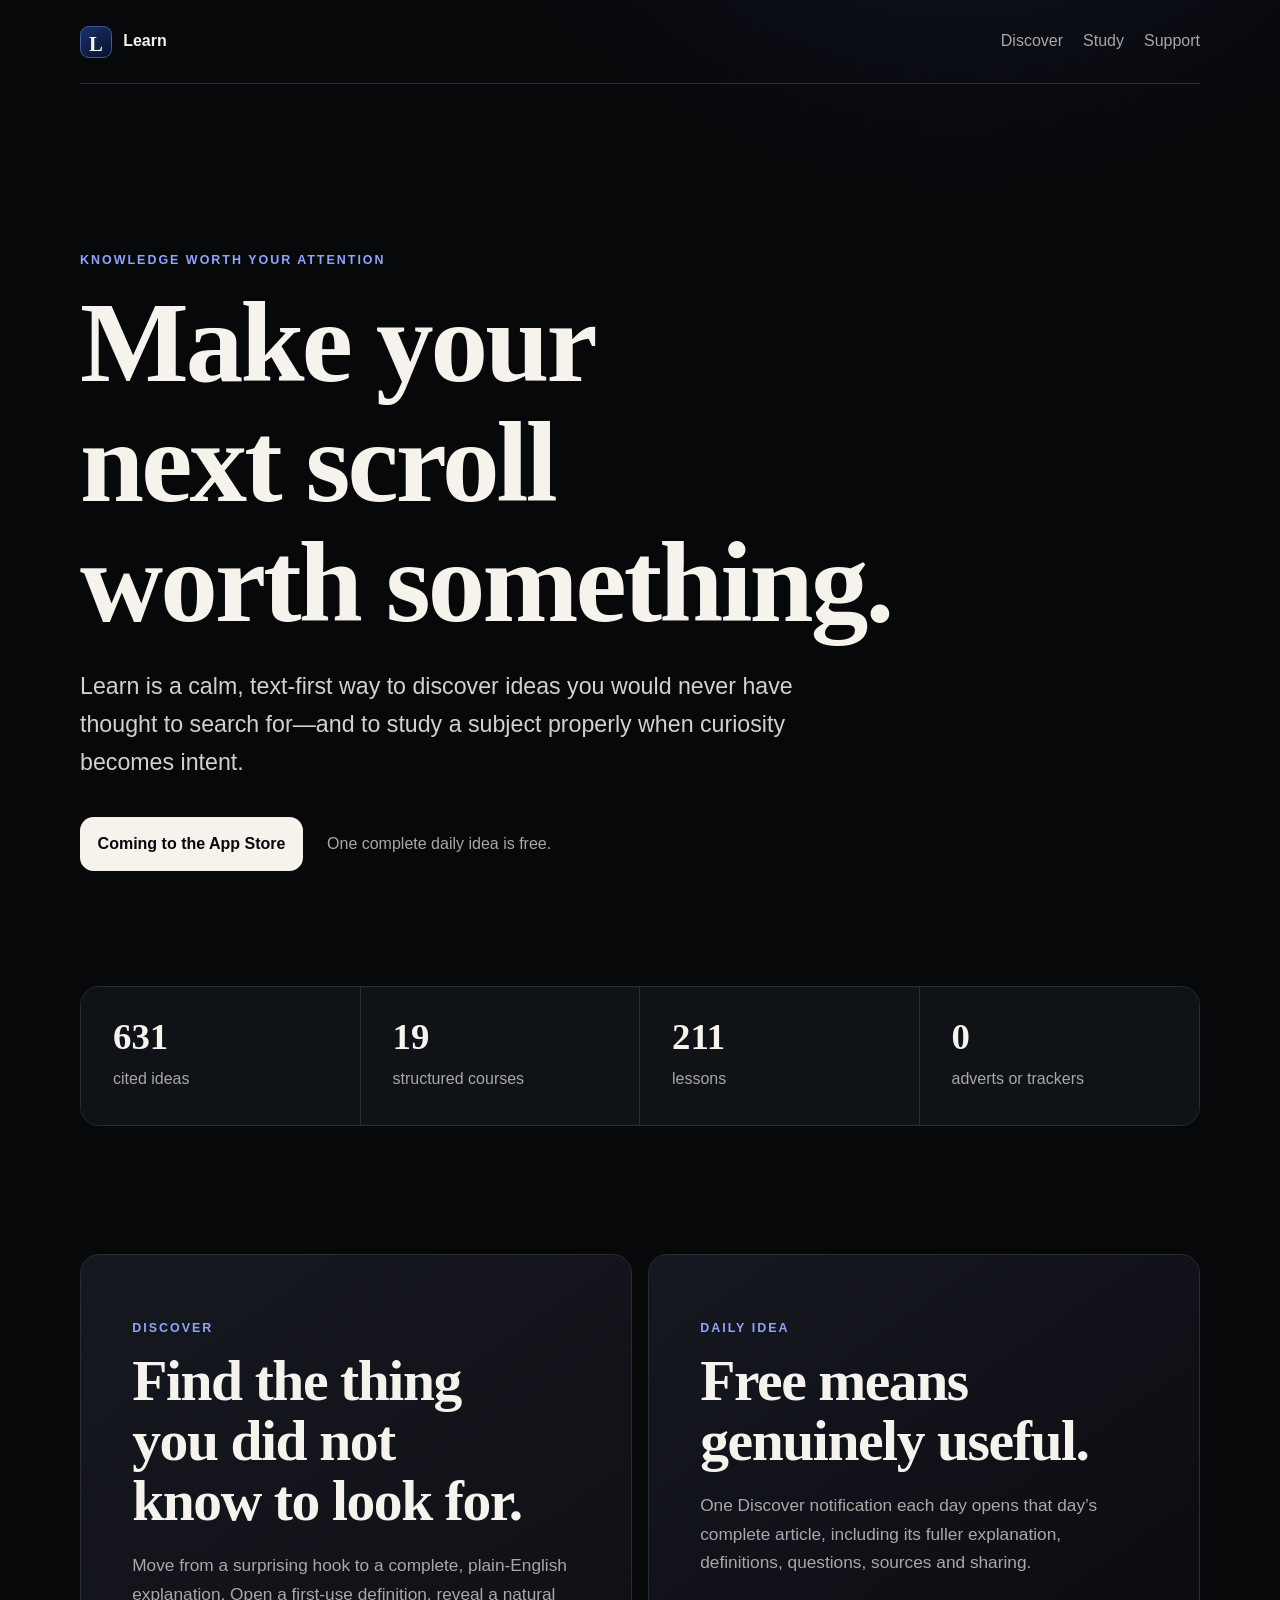
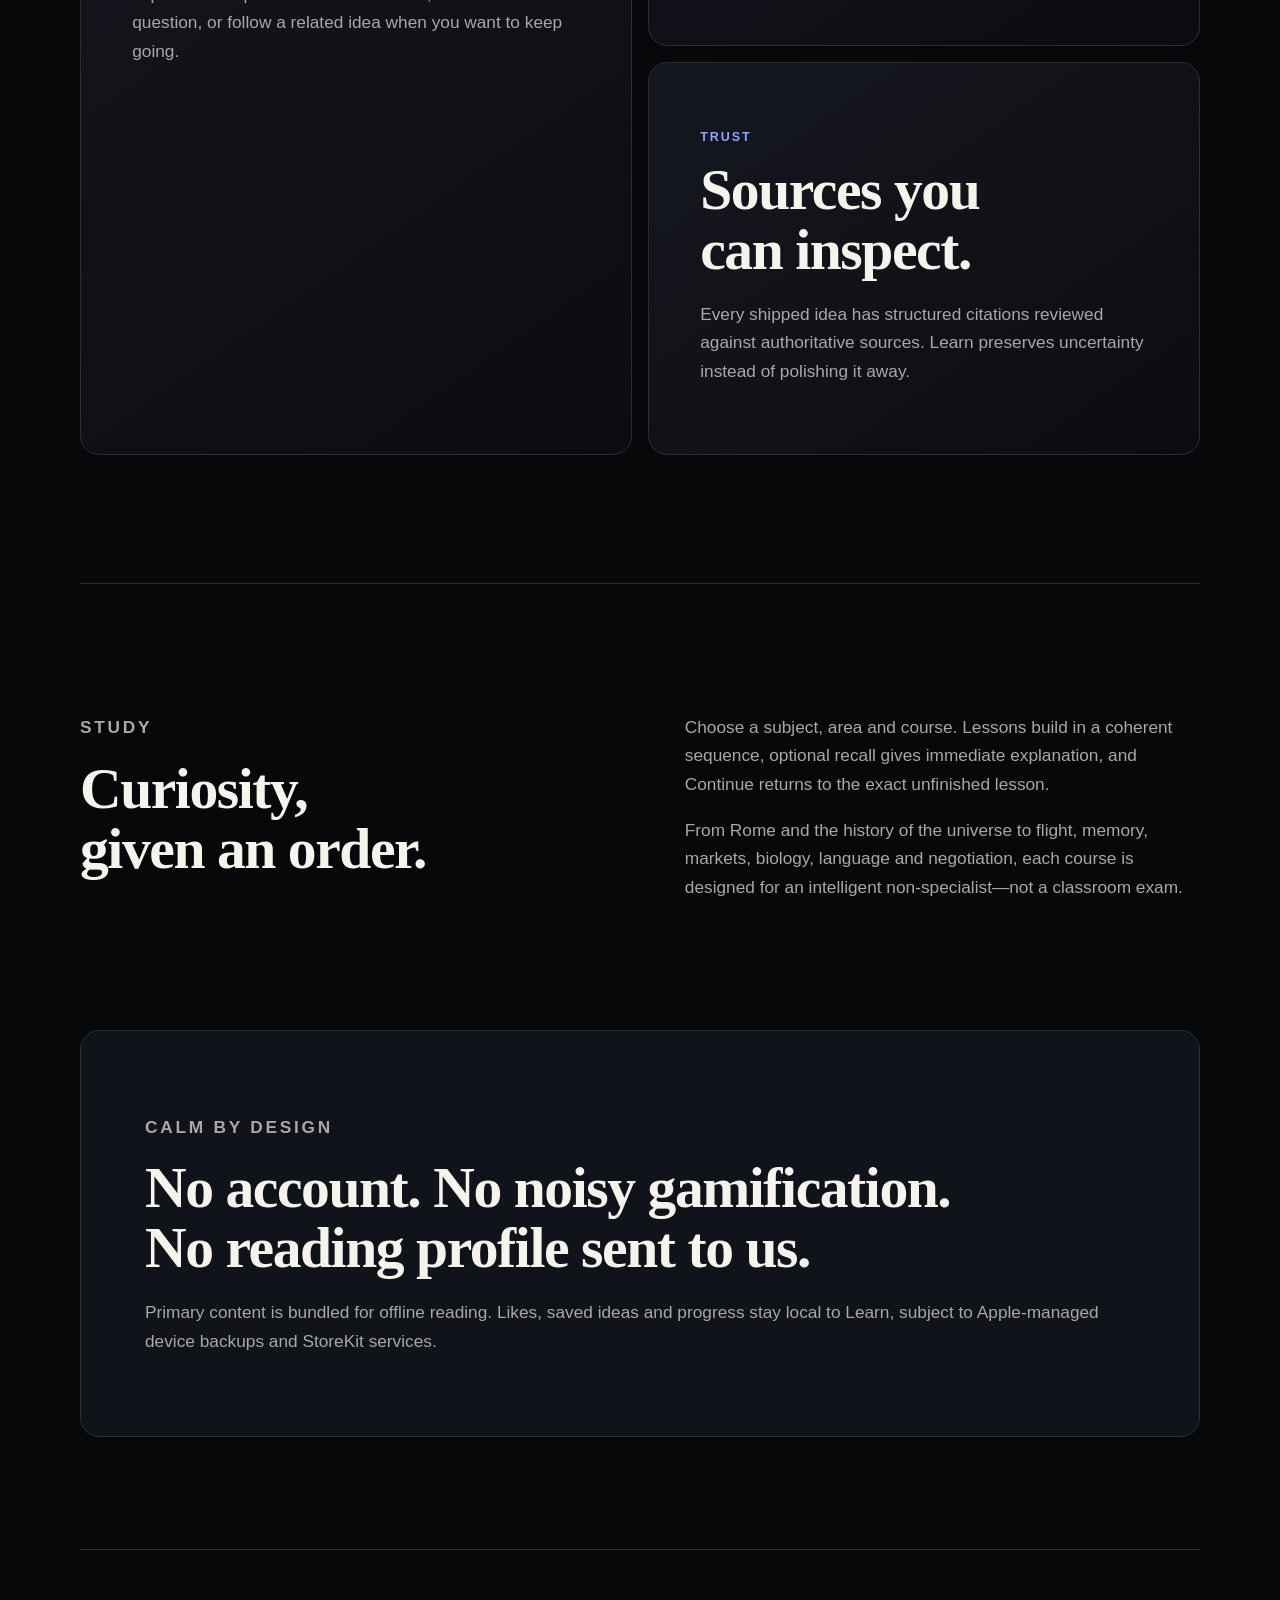
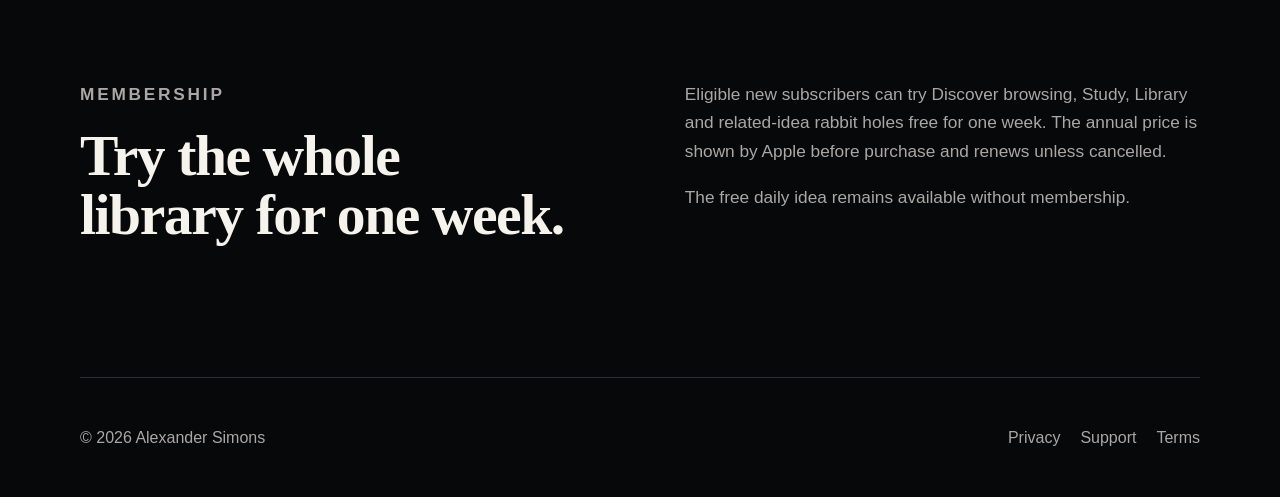
==== index.html @ fe6ba011 "Publish Learn support and privacy site" ====
<!doctype html>
<html lang="en-GB">
<head>
  <meta charset="utf-8">
  <meta name="viewport" content="width=device-width, initial-scale=1">
  <meta name="description" content="Learn turns one daily idea into a path through human knowledge, with clear Discover articles and structured Study courses.">
  <title>Learn — Discover & Study</title>
  <link rel="stylesheet" href="styles.css">
</head>
<body>
  <a class="skip-link" href="#main">Skip to content</a>
  <header class="site-header">
    <a class="brand" href="index.html" aria-label="Learn home">
      <span class="brand-mark" aria-hidden="true">L</span>
      <span>Learn</span>
    </a>
    <nav aria-label="Main navigation">
      <a href="#discover">Discover</a>
      <a href="#study">Study</a>
      <a href="support.html">Support</a>
    </nav>
  </header>

  <main id="main">
    <section class="hero">
      <p class="eyebrow">Knowledge worth your attention</p>
      <h1>Make your next scroll<br>worth something.</h1>
      <p class="lead">Learn is a calm, text-first way to discover ideas you would never have thought to search for—and to study a subject properly when curiosity becomes intent.</p>
      <div class="hero-actions">
        <span class="store-badge" aria-label="Coming to the App Store">Coming to the App Store</span>
        <span class="microcopy">One complete daily idea is free.</span>
      </div>
    </section>

    <section class="numbers" aria-label="Launch catalogue">
      <div><strong>631</strong><span>cited ideas</span></div>
      <div><strong>19</strong><span>structured courses</span></div>
      <div><strong>211</strong><span>lessons</span></div>
      <div><strong>0</strong><span>adverts or trackers</span></div>
    </section>

    <section id="discover" class="feature-grid">
      <article class="feature feature-large">
        <p class="eyebrow">Discover</p>
        <h2>Find the thing you did not know to look for.</h2>
        <p>Move from a surprising hook to a complete, plain-English explanation. Open a first-use definition, reveal a natural question, or follow a related idea when you want to keep going.</p>
      </article>
      <article class="feature">
        <p class="eyebrow">Daily idea</p>
        <h2>Free means genuinely useful.</h2>
        <p>One Discover notification each day opens that day’s complete article, including its fuller explanation, definitions, questions, sources and sharing.</p>
      </article>
      <article class="feature">
        <p class="eyebrow">Trust</p>
        <h2>Sources you can inspect.</h2>
        <p>Every shipped idea has structured citations reviewed against authoritative sources. Learn preserves uncertainty instead of polishing it away.</p>
      </article>
    </section>

    <section id="study" class="study-block">
      <div>
        <p class="eyebrow">Study</p>
        <h2>Curiosity, given an order.</h2>
      </div>
      <div>
        <p>Choose a subject, area and course. Lessons build in a coherent sequence, optional recall gives immediate explanation, and Continue returns to the exact unfinished lesson.</p>
        <p>From Rome and the history of the universe to flight, memory, markets, biology, language and negotiation, each course is designed for an intelligent non-specialist—not a classroom exam.</p>
      </div>
    </section>

    <section class="principles">
      <p class="eyebrow">Calm by design</p>
      <h2>No account. No noisy gamification. No reading profile sent to us.</h2>
      <p>Primary content is bundled for offline reading. Likes, saved ideas and progress stay local to Learn, subject to Apple-managed device backups and StoreKit services.</p>
    </section>

    <section class="membership">
      <div>
        <p class="eyebrow">Membership</p>
        <h2>Try the whole library for one week.</h2>
      </div>
      <div>
        <p>Eligible new subscribers can try Discover browsing, Study, Library and related-idea rabbit holes free for one week. The annual price is shown by Apple before purchase and renews unless cancelled.</p>
        <p>The free daily idea remains available without membership.</p>
      </div>
    </section>
  </main>

  <footer>
    <span>© 2026 Alexander Simons</span>
    <nav aria-label="Legal and support">
      <a href="privacy.html">Privacy</a>
      <a href="support.html">Support</a>
      <a href="https://www.apple.com/legal/internet-services/itunes/dev/stdeula/">Terms</a>
    </nav>
  </footer>
</body>
</html>
---- styles.css ----
:root {
  color-scheme: dark;
  --ink: #f6f2ec;
  --muted: #aaa7a5;
  --ground: #07080a;
  --panel: #12141a;
  --line: #2a2d35;
  --accent: #8fa4ff;
  --serif: ui-serif, "New York", Georgia, serif;
  --sans: ui-sans-serif, -apple-system, BlinkMacSystemFont, "SF Pro Text", sans-serif;
}

* { box-sizing: border-box; }
html { scroll-behavior: smooth; }
body {
  margin: 0;
  color: var(--ink);
  background:
    radial-gradient(circle at 75% -10%, rgba(83, 103, 204, .22), transparent 35rem),
    var(--ground);
  font-family: var(--sans);
  line-height: 1.65;
}
a { color: inherit; text-underline-offset: .2em; }
.skip-link { position: absolute; left: -10000px; top: 1rem; }
.skip-link:focus { left: 1rem; z-index: 10; padding: .7rem 1rem; background: var(--ink); color: var(--ground); }
.site-header, footer {
  width: min(1120px, calc(100% - 40px));
  margin: 0 auto;
  display: flex;
  align-items: center;
  justify-content: space-between;
  gap: 1rem;
}
.site-header { min-height: 84px; border-bottom: 1px solid var(--line); }
.brand { display: inline-flex; align-items: center; gap: .7rem; font-weight: 700; text-decoration: none; }
.brand-mark { width: 2rem; height: 2rem; display: grid; place-items: center; border-radius: .55rem; background: linear-gradient(145deg, #19306b, #08112b); border: 1px solid #405a9d; font-family: var(--serif); font-size: 1.3rem; }
nav { display: flex; flex-wrap: wrap; gap: 1.25rem; }
nav a { color: var(--muted); text-decoration: none; }
nav a:hover, nav a:focus-visible, nav a[aria-current="page"] { color: var(--ink); }
main { width: min(1120px, calc(100% - 40px)); margin: 0 auto; }
.hero { padding: clamp(5rem, 12vw, 10rem) 0 clamp(4rem, 9vw, 8rem); max-width: 920px; }
.eyebrow { color: var(--accent); font-size: .78rem; font-weight: 750; letter-spacing: .16em; text-transform: uppercase; }
h1, h2 { font-family: var(--serif); font-weight: 600; line-height: 1.04; letter-spacing: -.025em; text-wrap: balance; }
h1 { margin: .7rem 0 1.5rem; font-size: clamp(3.25rem, 9vw, 7.8rem); }
h2 { margin: .6rem 0 1.25rem; font-size: clamp(2rem, 4.5vw, 4rem); }
.lead { color: #d3d0cd; font-size: clamp(1.15rem, 2vw, 1.45rem); max-width: 760px; }
.hero-actions { margin-top: 2.25rem; display: flex; align-items: center; flex-wrap: wrap; gap: 1rem 1.5rem; }
.store-badge { display: inline-flex; border-radius: .85rem; padding: .85rem 1.1rem; background: var(--ink); color: var(--ground); font-weight: 750; }
.microcopy { color: var(--muted); }
.numbers { display: grid; grid-template-columns: repeat(4, 1fr); border: 1px solid var(--line); border-radius: 1.2rem; overflow: hidden; }
.numbers div { padding: 2rem; background: rgba(18,20,26,.8); border-right: 1px solid var(--line); }
.numbers div:last-child { border: 0; }
.numbers strong, .numbers span { display: block; }
.numbers strong { font-family: var(--serif); font-size: 2.3rem; line-height: 1; }
.numbers span { margin-top: .65rem; color: var(--muted); }
.feature-grid { padding: 8rem 0; display: grid; grid-template-columns: 1fr 1fr; gap: 1rem; }
.feature { padding: clamp(1.7rem, 4vw, 3.2rem); border: 1px solid var(--line); border-radius: 1.2rem; background: linear-gradient(145deg, rgba(23,25,33,.94), rgba(12,13,17,.94)); }
.feature-large { grid-row: span 2; }
.feature p:last-child, .study-block p, .principles p, .membership p { color: var(--muted); font-size: 1.08rem; }
.study-block, .membership { padding: 7rem 0; border-top: 1px solid var(--line); display: grid; grid-template-columns: 1fr 1fr; gap: clamp(2rem, 7vw, 7rem); }
.principles { margin-bottom: 7rem; padding: clamp(2rem, 5vw, 4.5rem); border-radius: 1.2rem; background: #11131a; border: 1px solid var(--line); }
.prose { width: min(760px, calc(100% - 40px)); padding: 6rem 0 8rem; }
.prose h1 { font-size: clamp(3.2rem, 8vw, 6rem); }
.prose h2 { margin-top: 3.2rem; font-family: var(--sans); font-size: 1.45rem; letter-spacing: -.01em; line-height: 1.25; }
.prose p:not(.lead) { color: #c3c0bd; }
footer { min-height: 120px; padding: 2rem 0; border-top: 1px solid var(--line); color: var(--muted); }

@media (max-width: 720px) {
  .site-header { align-items: flex-start; padding: 1.2rem 0; }
  .site-header nav { justify-content: flex-end; gap: .75rem 1rem; }
  .numbers { grid-template-columns: 1fr 1fr; }
  .numbers div { border-bottom: 1px solid var(--line); }
  .numbers div:nth-child(2) { border-right: 0; }
  .numbers div:nth-child(3), .numbers div:nth-child(4) { border-bottom: 0; }
  .feature-grid, .study-block, .membership { grid-template-columns: 1fr; }
  .feature-large { grid-row: auto; }
  footer { align-items: flex-start; flex-direction: column; }
}

@media (prefers-reduced-motion: reduce) {
  html { scroll-behavior: auto; }
}
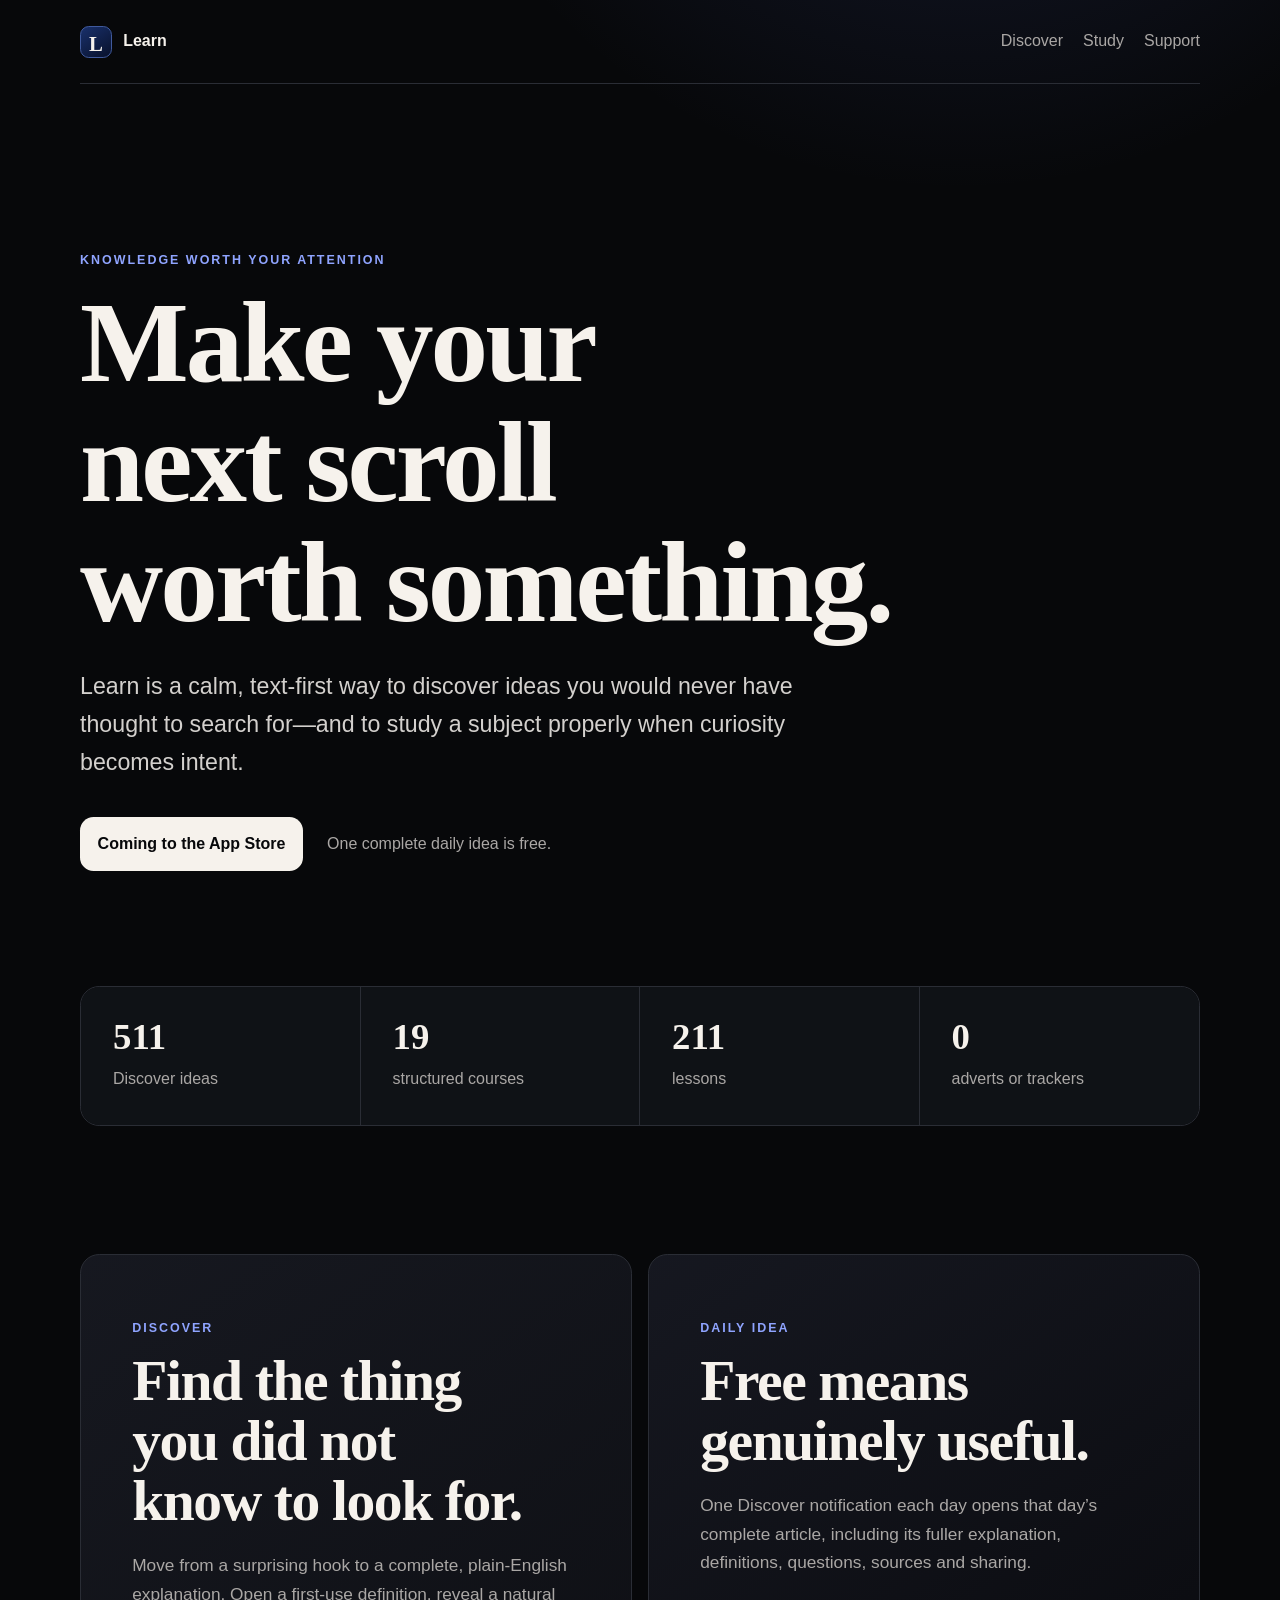
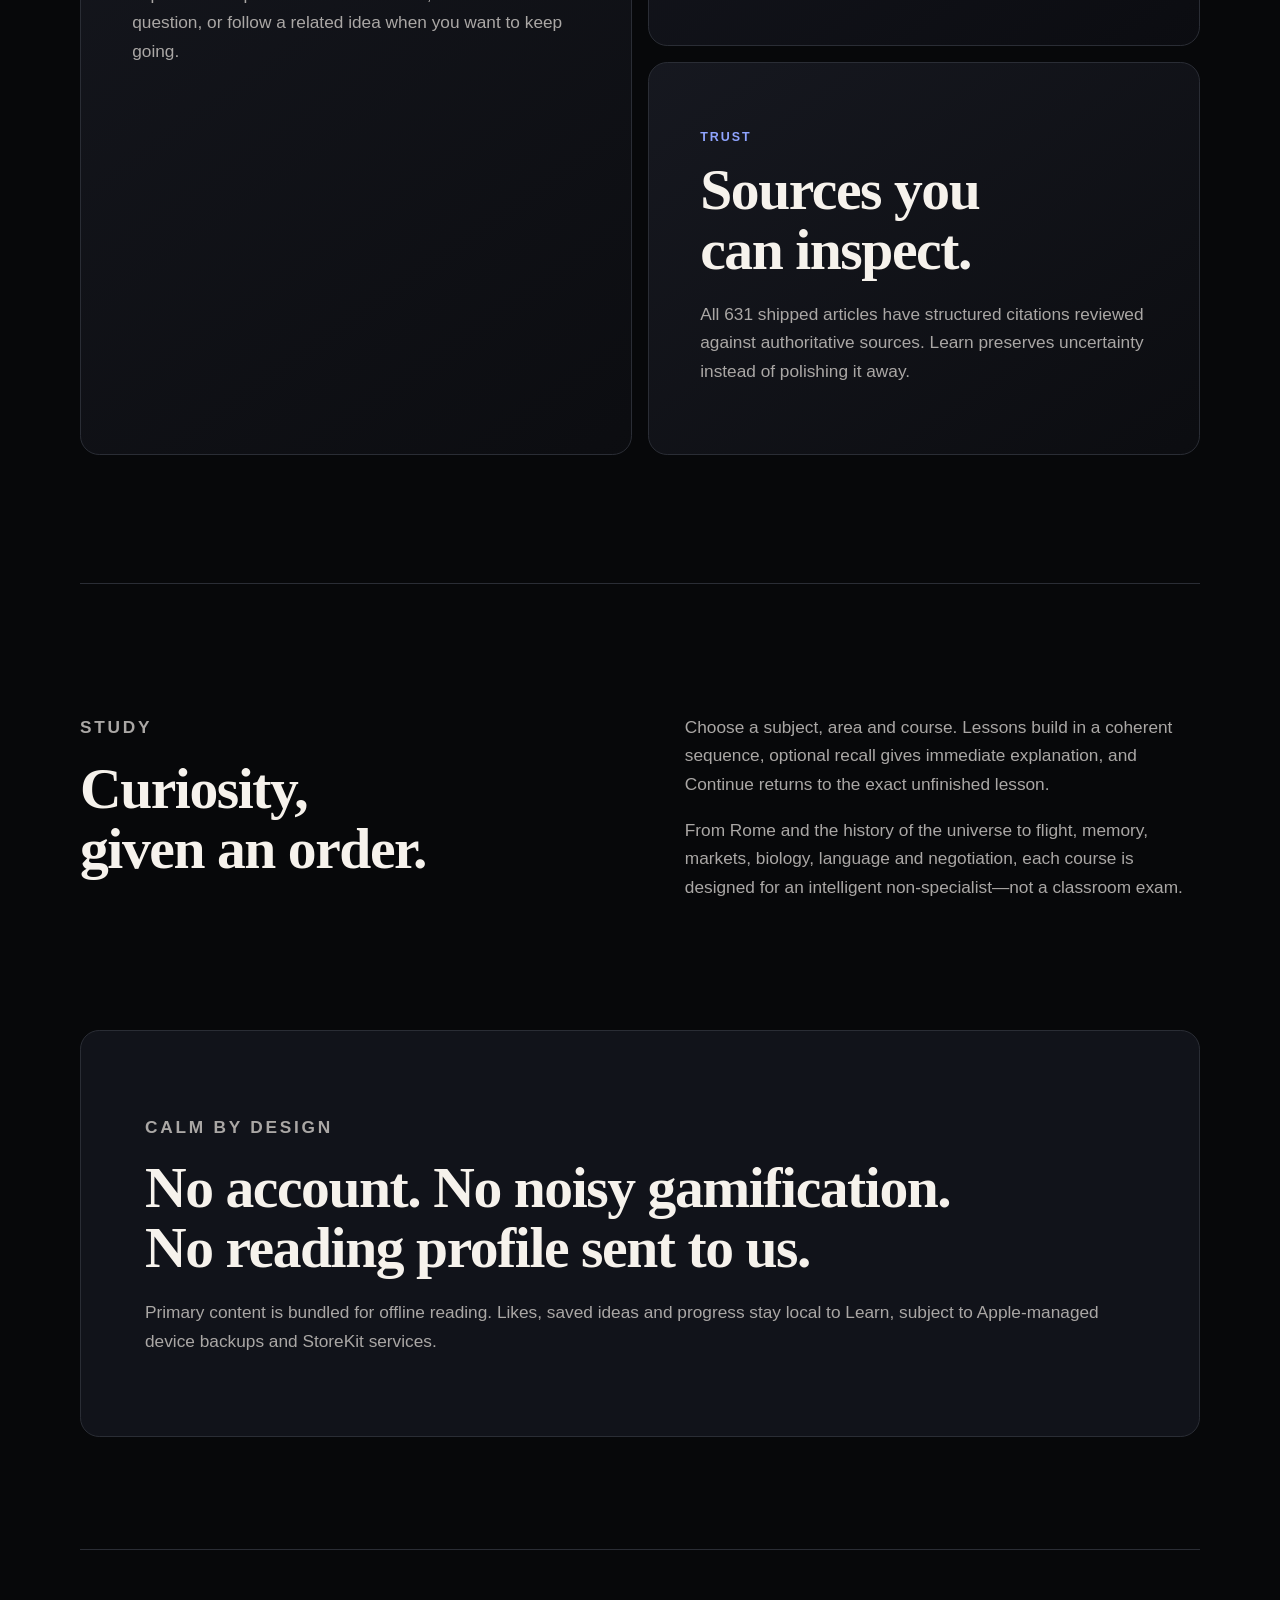
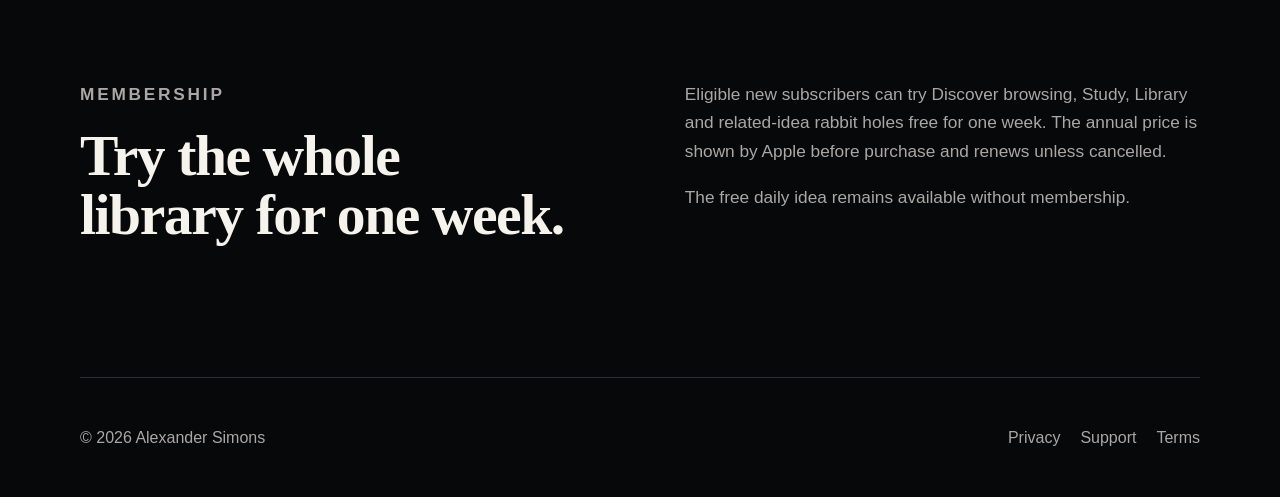
==== commit d74ea113: "Clarify launch catalogue counts" ====
--- a/index.html
+++ b/index.html
@@ -33,7 +33,7 @@
     </section>
 
     <section class="numbers" aria-label="Launch catalogue">
-      <div><strong>631</strong><span>cited ideas</span></div>
+      <div><strong>511</strong><span>Discover ideas</span></div>
       <div><strong>19</strong><span>structured courses</span></div>
       <div><strong>211</strong><span>lessons</span></div>
       <div><strong>0</strong><span>adverts or trackers</span></div>
@@ -53,7 +53,7 @@
       <article class="feature">
         <p class="eyebrow">Trust</p>
         <h2>Sources you can inspect.</h2>
-        <p>Every shipped idea has structured citations reviewed against authoritative sources. Learn preserves uncertainty instead of polishing it away.</p>
+        <p>All 631 shipped articles have structured citations reviewed against authoritative sources. Learn preserves uncertainty instead of polishing it away.</p>
       </article>
     </section>
 
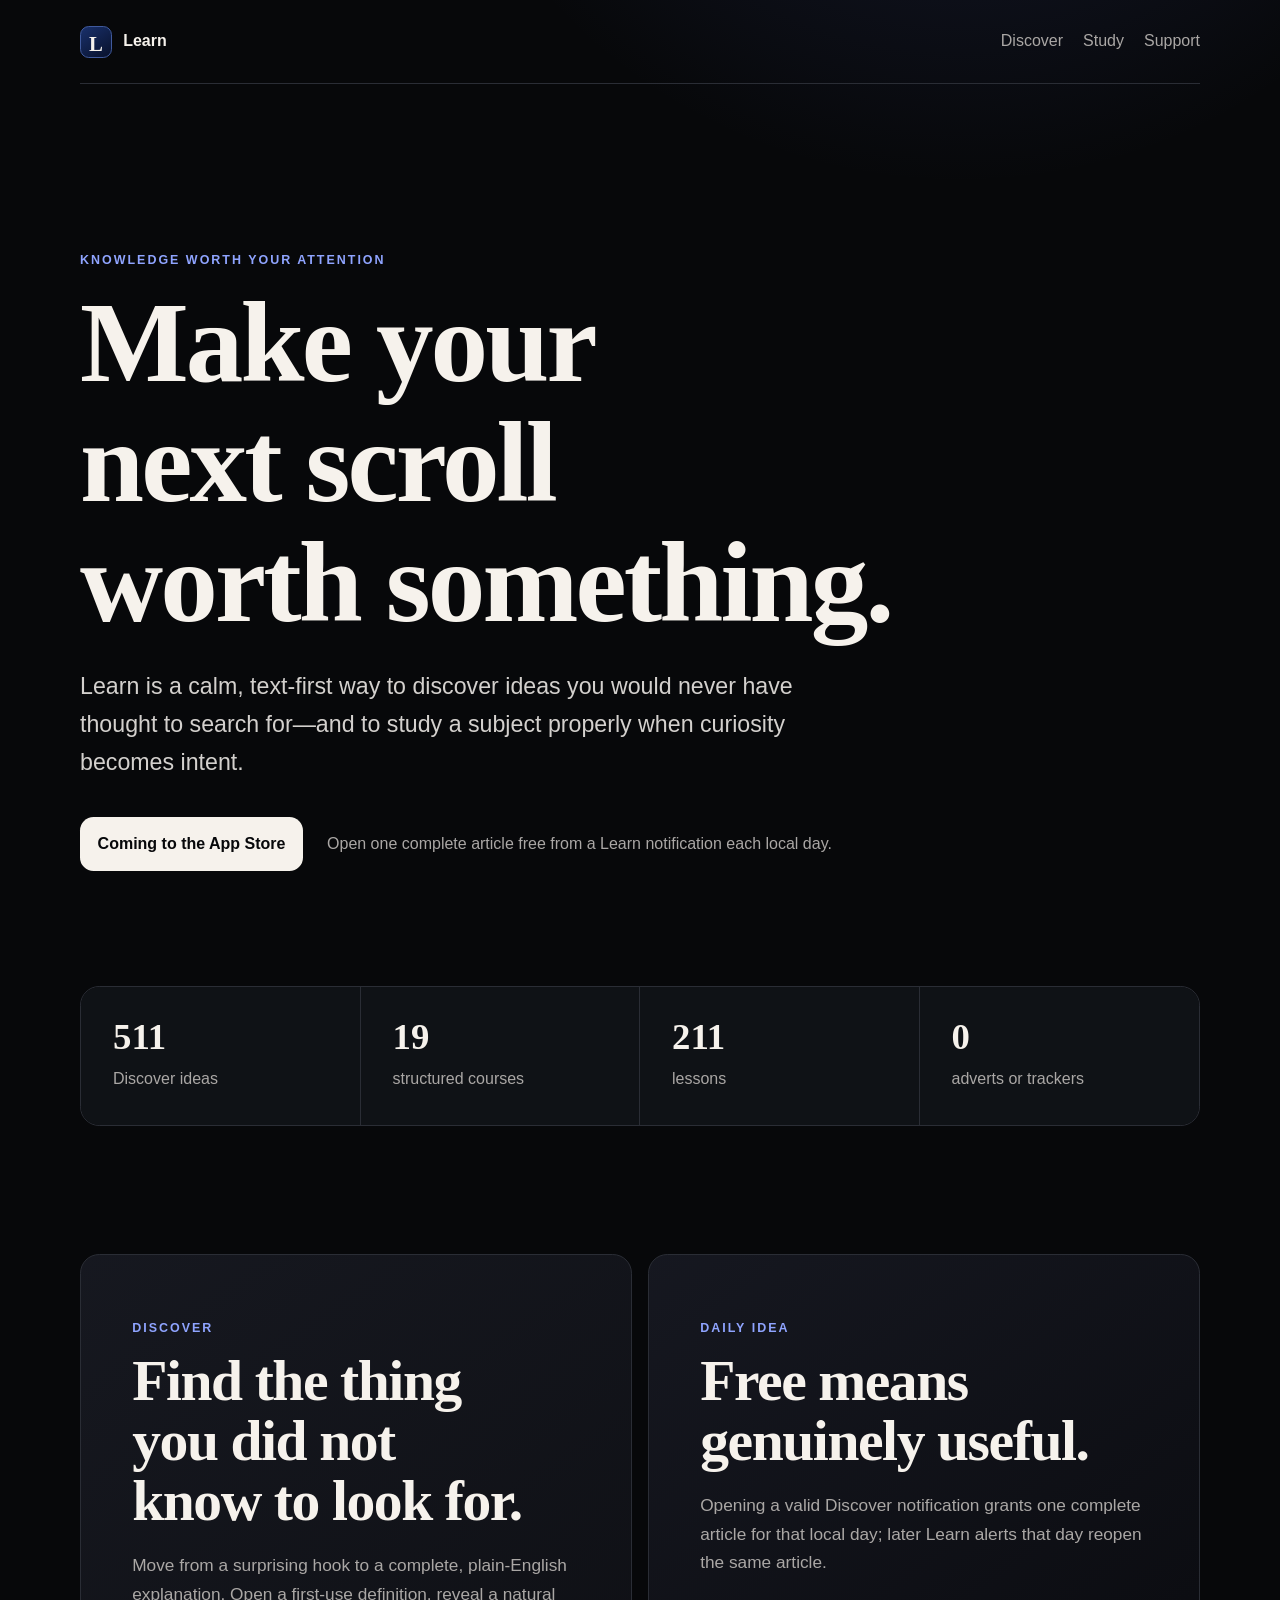
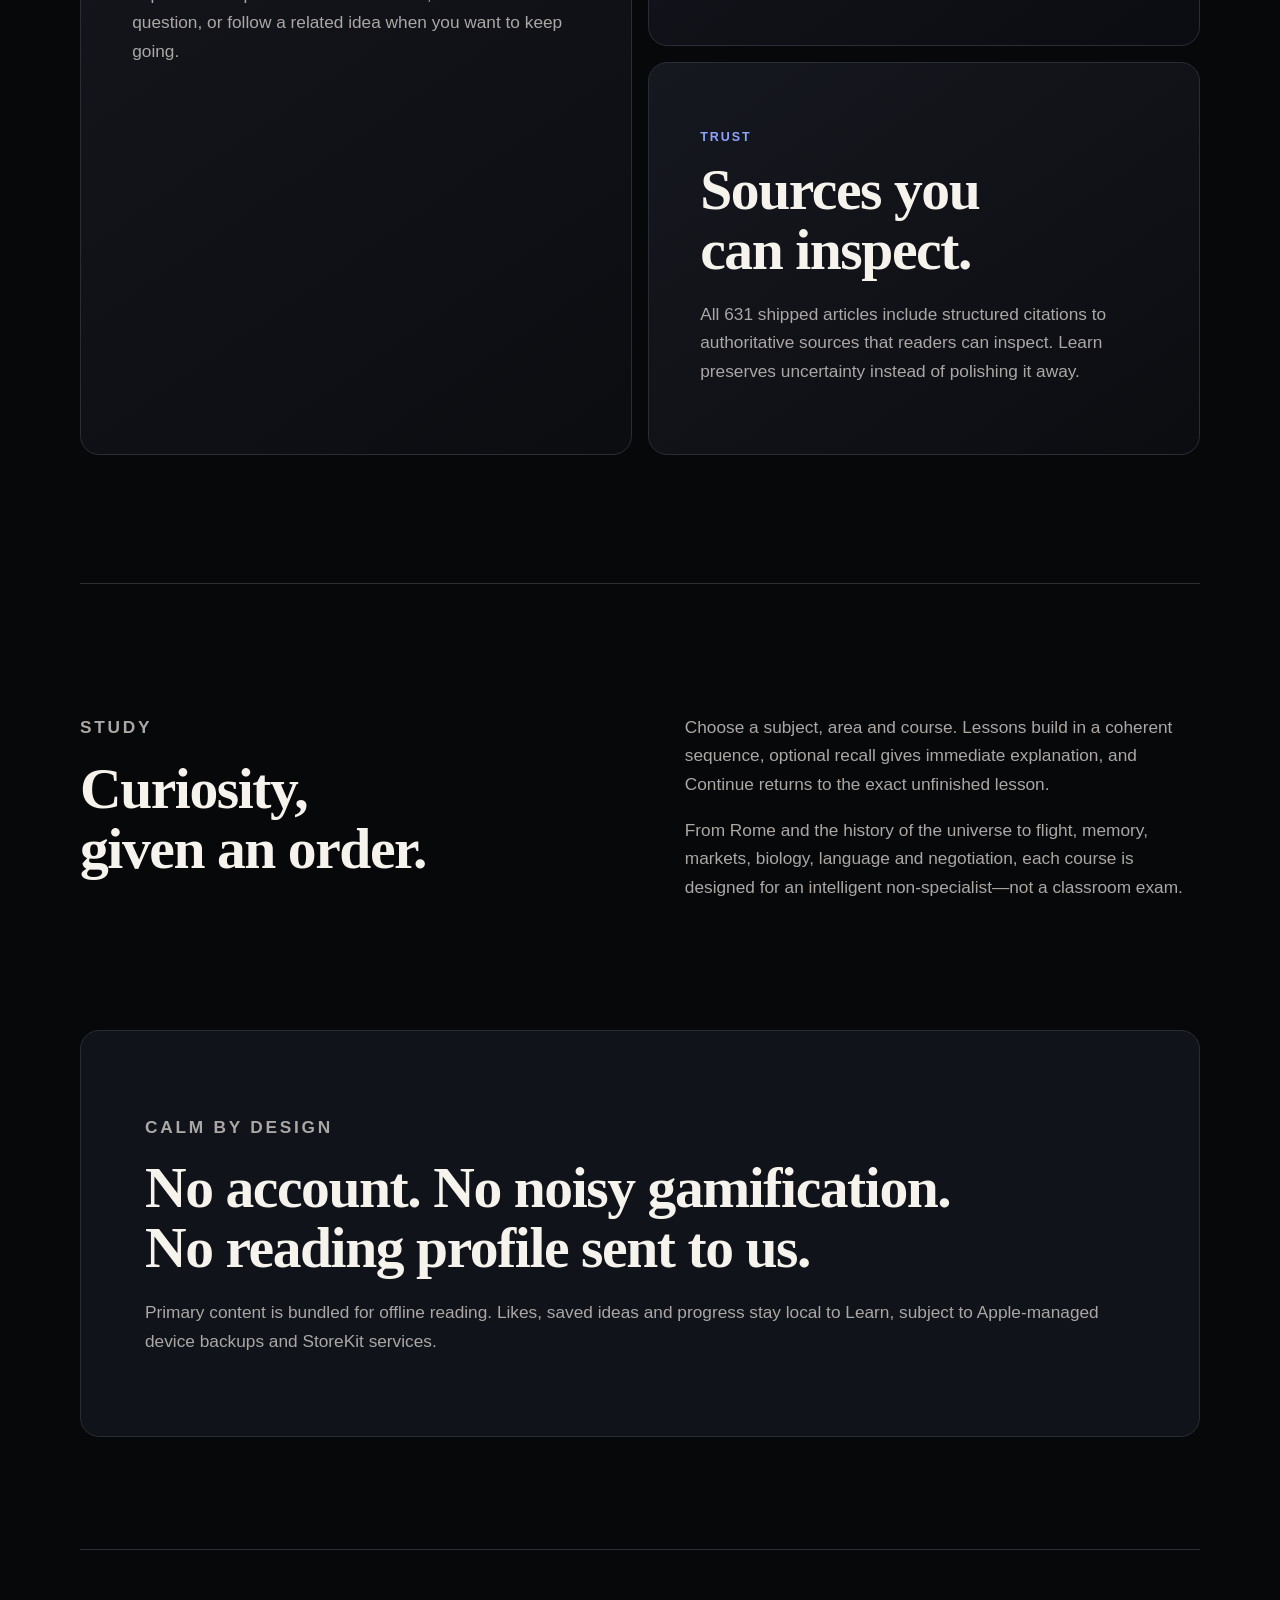
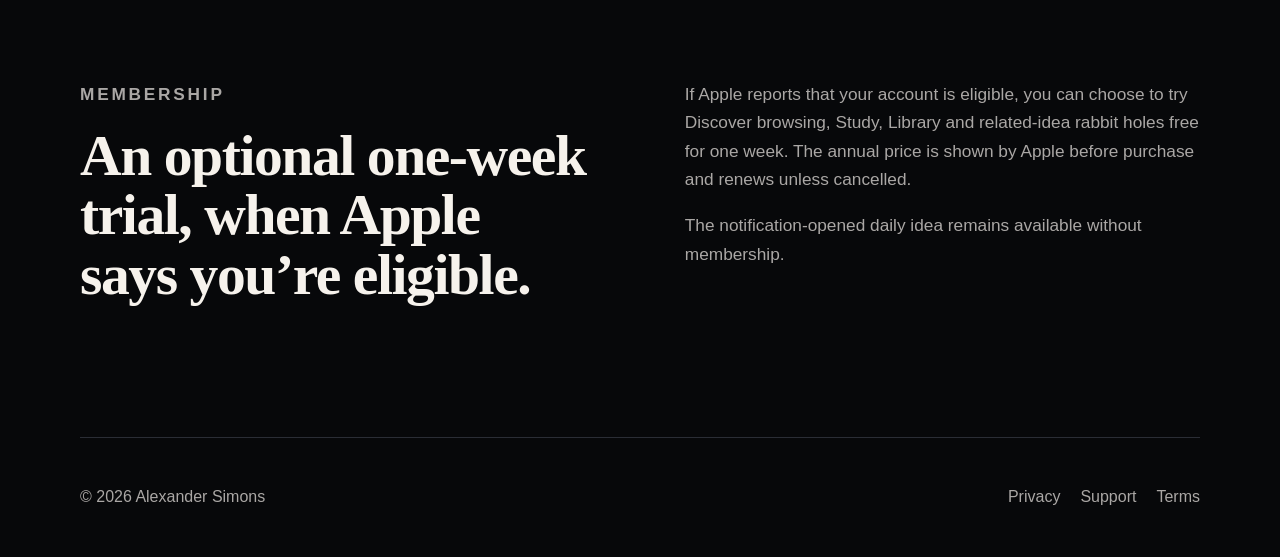
==== commit 3c29fd6b: "Clarify daily access and trial eligibility" ====
--- a/index.html
+++ b/index.html
@@ -28,7 +28,7 @@
       <p class="lead">Learn is a calm, text-first way to discover ideas you would never have thought to search for—and to study a subject properly when curiosity becomes intent.</p>
       <div class="hero-actions">
         <span class="store-badge" aria-label="Coming to the App Store">Coming to the App Store</span>
-        <span class="microcopy">One complete daily idea is free.</span>
+        <span class="microcopy">Open one complete article free from a Learn notification each local day.</span>
       </div>
     </section>
 
@@ -48,12 +48,12 @@
       <article class="feature">
         <p class="eyebrow">Daily idea</p>
         <h2>Free means genuinely useful.</h2>
-        <p>One Discover notification each day opens that day’s complete article, including its fuller explanation, definitions, questions, sources and sharing.</p>
+        <p>Opening a valid Discover notification grants one complete article for that local day; later Learn alerts that day reopen the same article.</p>
       </article>
       <article class="feature">
         <p class="eyebrow">Trust</p>
         <h2>Sources you can inspect.</h2>
-        <p>All 631 shipped articles have structured citations reviewed against authoritative sources. Learn preserves uncertainty instead of polishing it away.</p>
+        <p>All 631 shipped articles include structured citations to authoritative sources that readers can inspect. Learn preserves uncertainty instead of polishing it away.</p>
       </article>
     </section>
 
@@ -77,11 +77,11 @@
     <section class="membership">
       <div>
         <p class="eyebrow">Membership</p>
-        <h2>Try the whole library for one week.</h2>
+        <h2>An optional one-week trial, when Apple says you’re eligible.</h2>
       </div>
       <div>
-        <p>Eligible new subscribers can try Discover browsing, Study, Library and related-idea rabbit holes free for one week. The annual price is shown by Apple before purchase and renews unless cancelled.</p>
-        <p>The free daily idea remains available without membership.</p>
+        <p>If Apple reports that your account is eligible, you can choose to try Discover browsing, Study, Library and related-idea rabbit holes free for one week. The annual price is shown by Apple before purchase and renews unless cancelled.</p>
+        <p>The notification-opened daily idea remains available without membership.</p>
       </div>
     </section>
   </main>
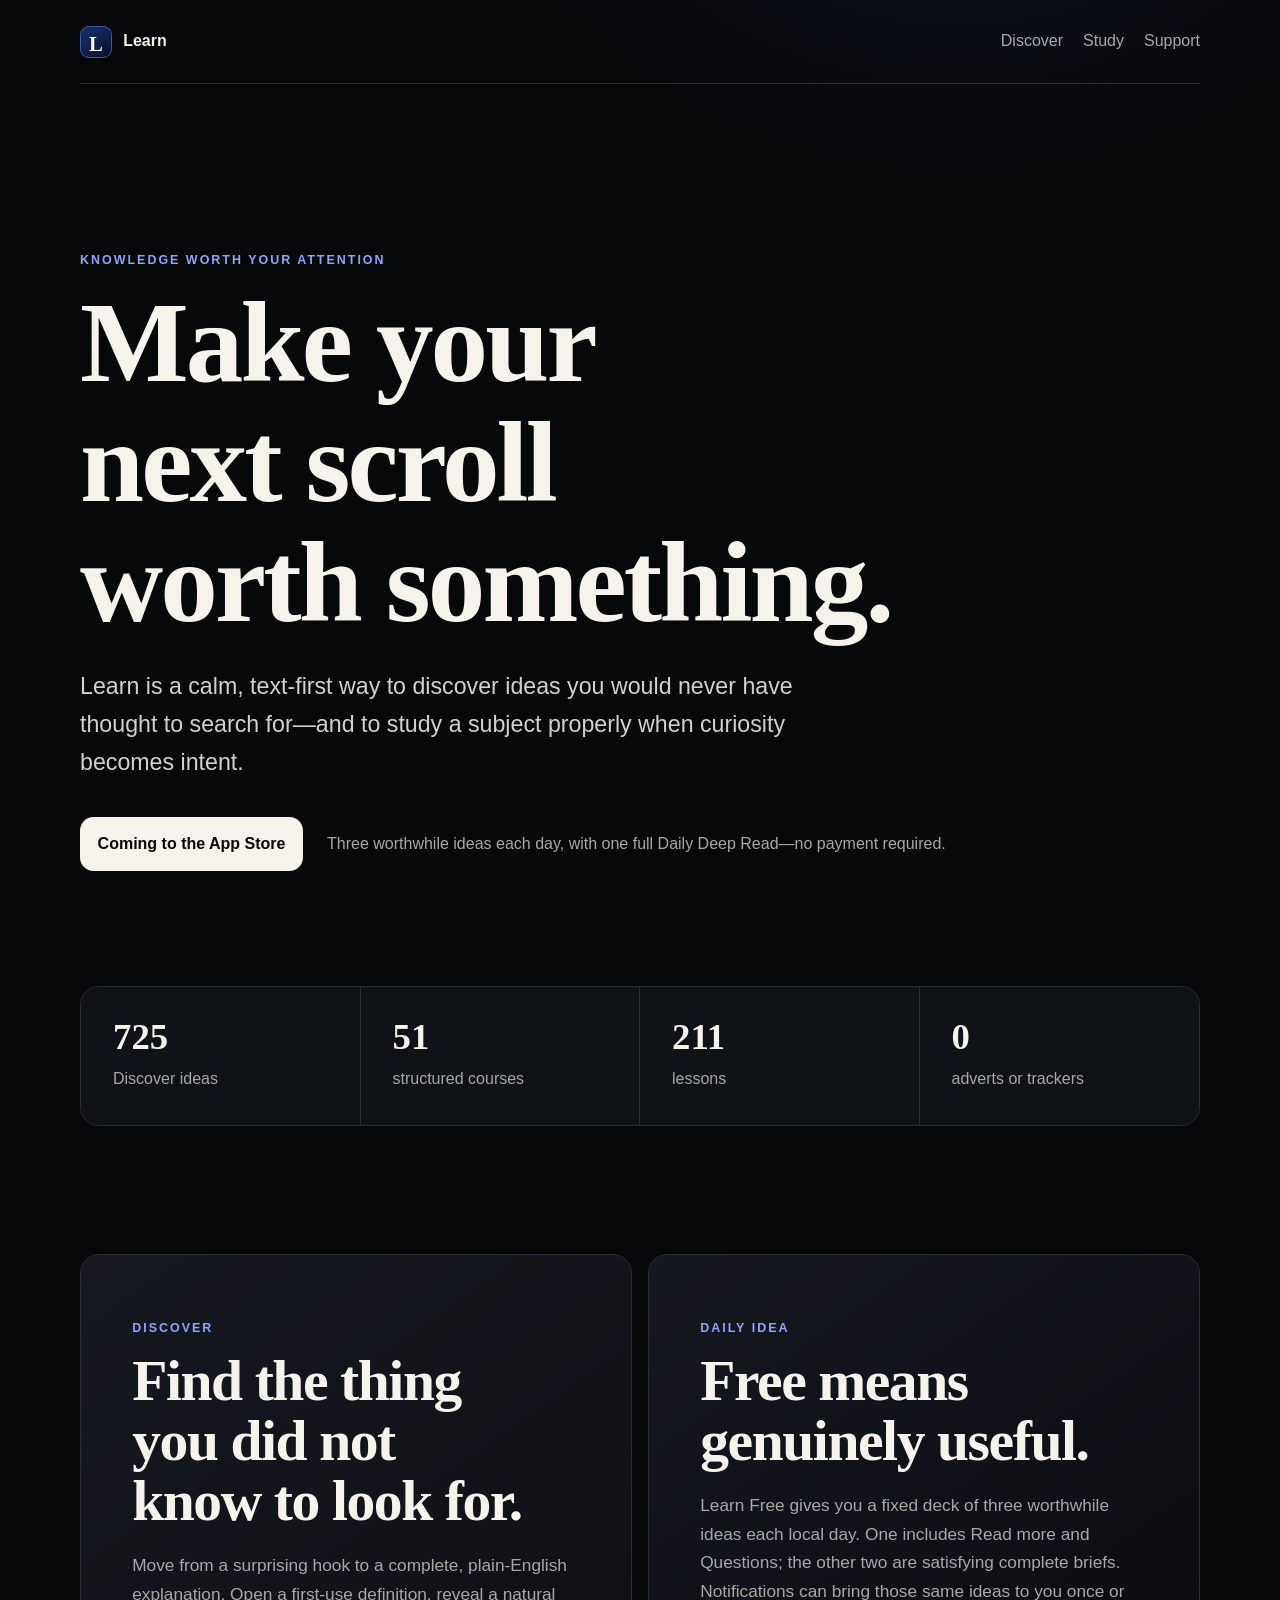
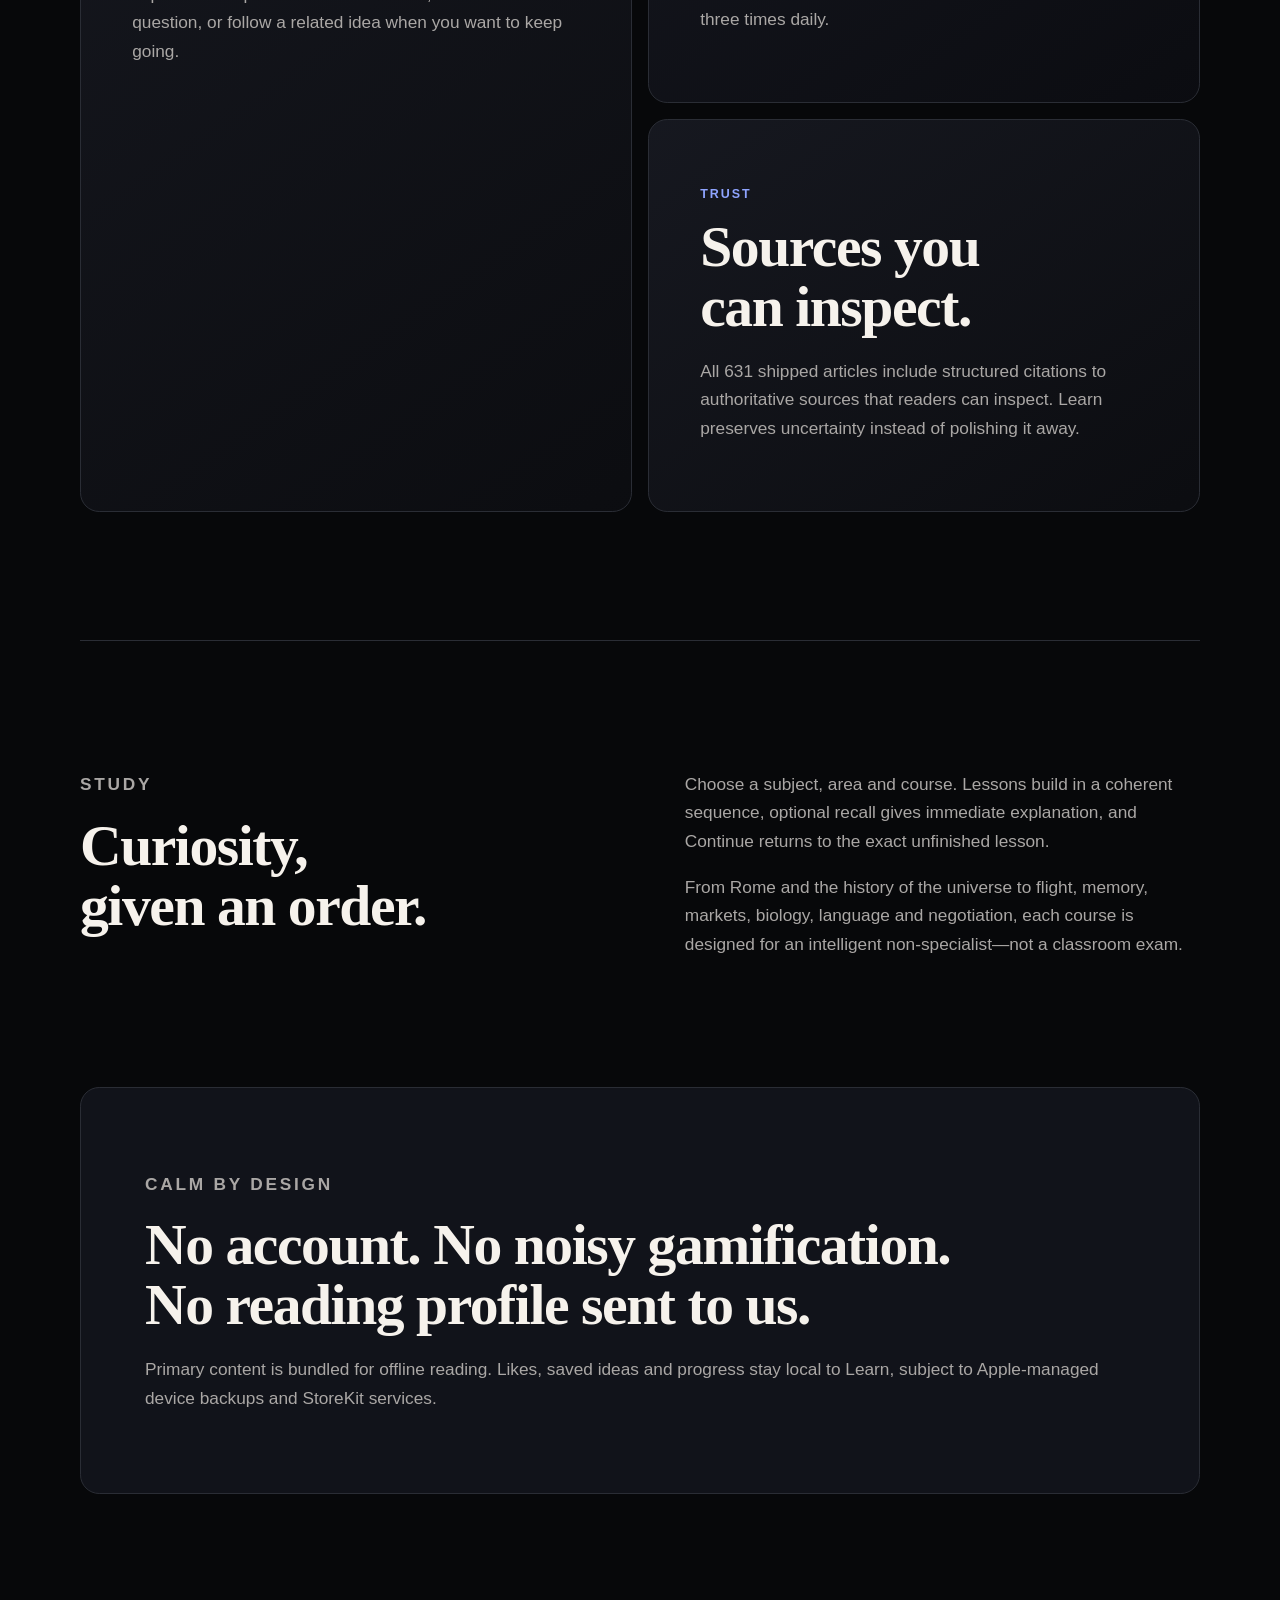
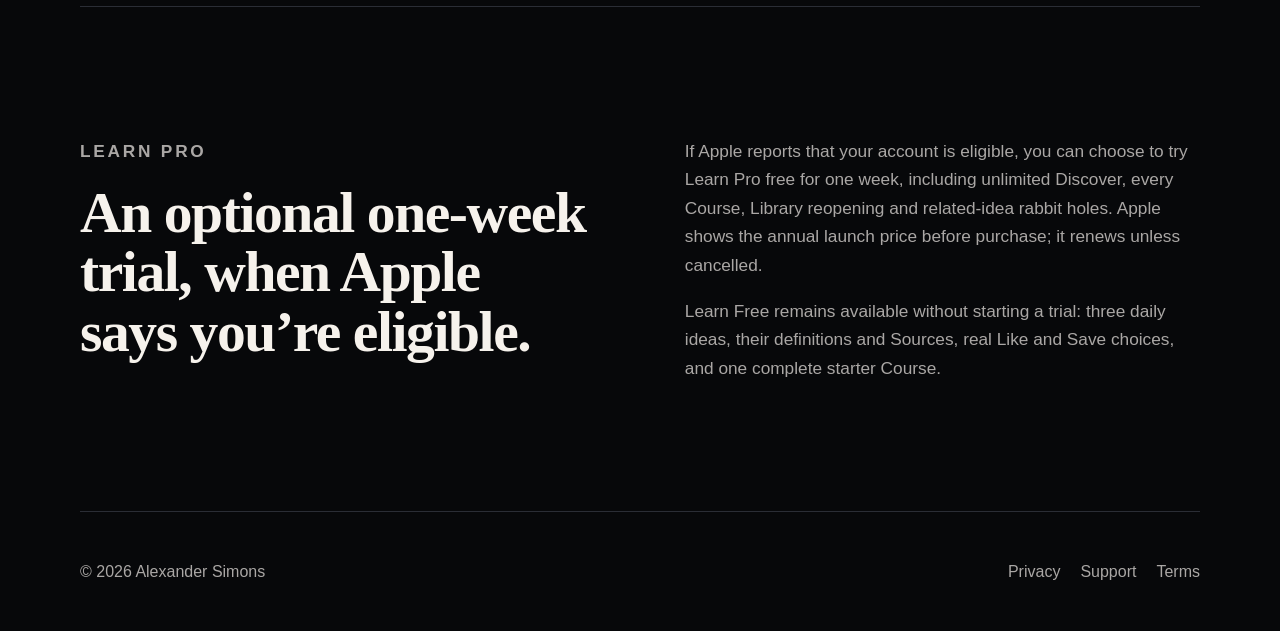
==== commit a7301311: "Publish current Learn Free and Pro contract" ====
--- a/index.html
+++ b/index.html
@@ -4,7 +4,7 @@
   <meta charset="utf-8">
   <meta name="viewport" content="width=device-width, initial-scale=1">
   <meta name="description" content="Learn turns one daily idea into a path through human knowledge, with clear Discover articles and structured Study courses.">
-  <title>Learn — Discover & Study</title>
+  <title>Learn — Discover &amp; Study</title>
   <link rel="stylesheet" href="styles.css">
 </head>
 <body>
@@ -28,13 +28,13 @@
       <p class="lead">Learn is a calm, text-first way to discover ideas you would never have thought to search for—and to study a subject properly when curiosity becomes intent.</p>
       <div class="hero-actions">
         <span class="store-badge" aria-label="Coming to the App Store">Coming to the App Store</span>
-        <span class="microcopy">Open one complete article free from a Learn notification each local day.</span>
+        <span class="microcopy">Three worthwhile ideas each day, with one full Daily Deep Read—no payment required.</span>
       </div>
     </section>
 
     <section class="numbers" aria-label="Launch catalogue">
-      <div><strong>511</strong><span>Discover ideas</span></div>
-      <div><strong>19</strong><span>structured courses</span></div>
+      <div><strong>725</strong><span>Discover ideas</span></div>
+      <div><strong>51</strong><span>structured courses</span></div>
       <div><strong>211</strong><span>lessons</span></div>
       <div><strong>0</strong><span>adverts or trackers</span></div>
     </section>
@@ -48,7 +48,7 @@
       <article class="feature">
         <p class="eyebrow">Daily idea</p>
         <h2>Free means genuinely useful.</h2>
-        <p>Opening a valid Discover notification grants one complete article for that local day; later Learn alerts that day reopen the same article.</p>
+        <p>Learn Free gives you a fixed deck of three worthwhile ideas each local day. One includes Read more and Questions; the other two are satisfying complete briefs. Notifications can bring those same ideas to you once or three times daily.</p>
       </article>
       <article class="feature">
         <p class="eyebrow">Trust</p>
@@ -76,12 +76,12 @@
 
     <section class="membership">
       <div>
-        <p class="eyebrow">Membership</p>
+        <p class="eyebrow">Learn Pro</p>
         <h2>An optional one-week trial, when Apple says you’re eligible.</h2>
       </div>
       <div>
-        <p>If Apple reports that your account is eligible, you can choose to try Discover browsing, Study, Library and related-idea rabbit holes free for one week. The annual price is shown by Apple before purchase and renews unless cancelled.</p>
-        <p>The notification-opened daily idea remains available without membership.</p>
+        <p>If Apple reports that your account is eligible, you can choose to try Learn Pro free for one week, including unlimited Discover, every Course, Library reopening and related-idea rabbit holes. Apple shows the annual launch price before purchase; it renews unless cancelled.</p>
+        <p>Learn Free remains available without starting a trial: three daily ideas, their definitions and Sources, real Like and Save choices, and one complete starter Course.</p>
       </div>
     </section>
   </main>
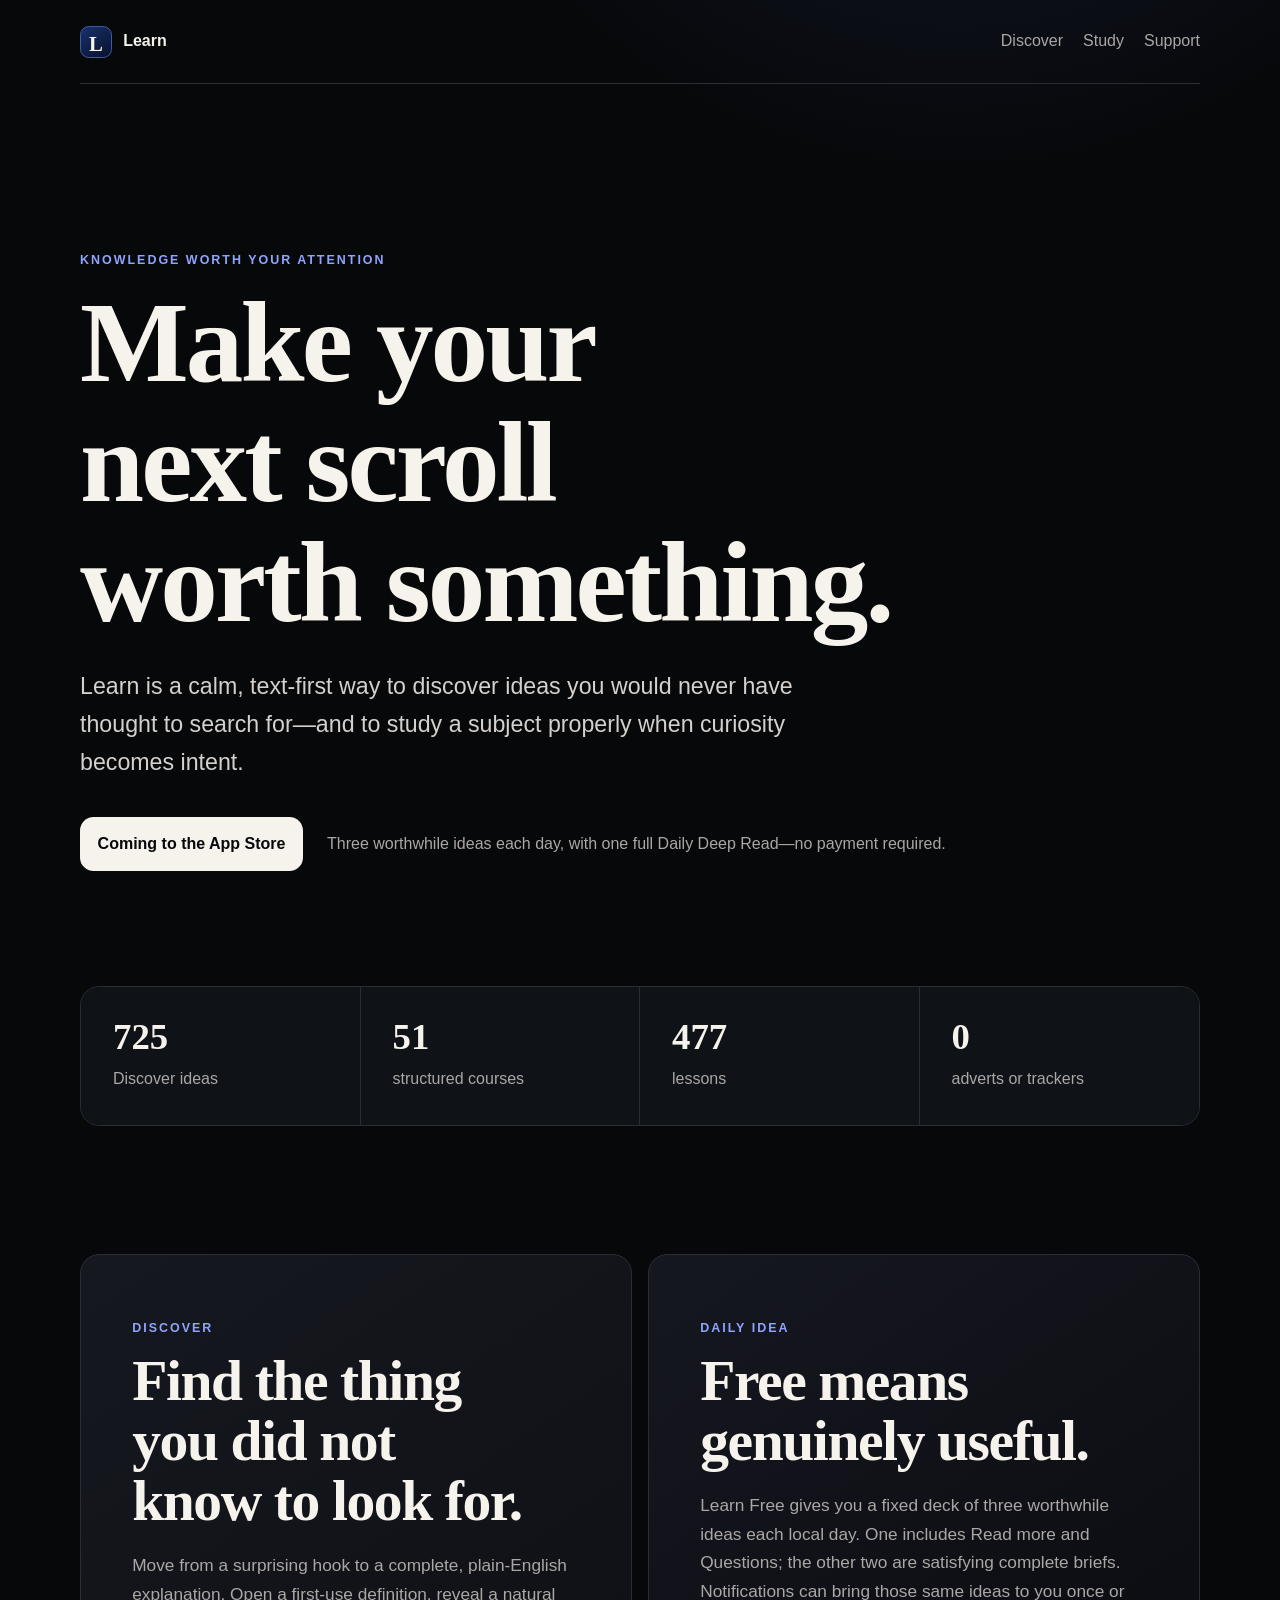
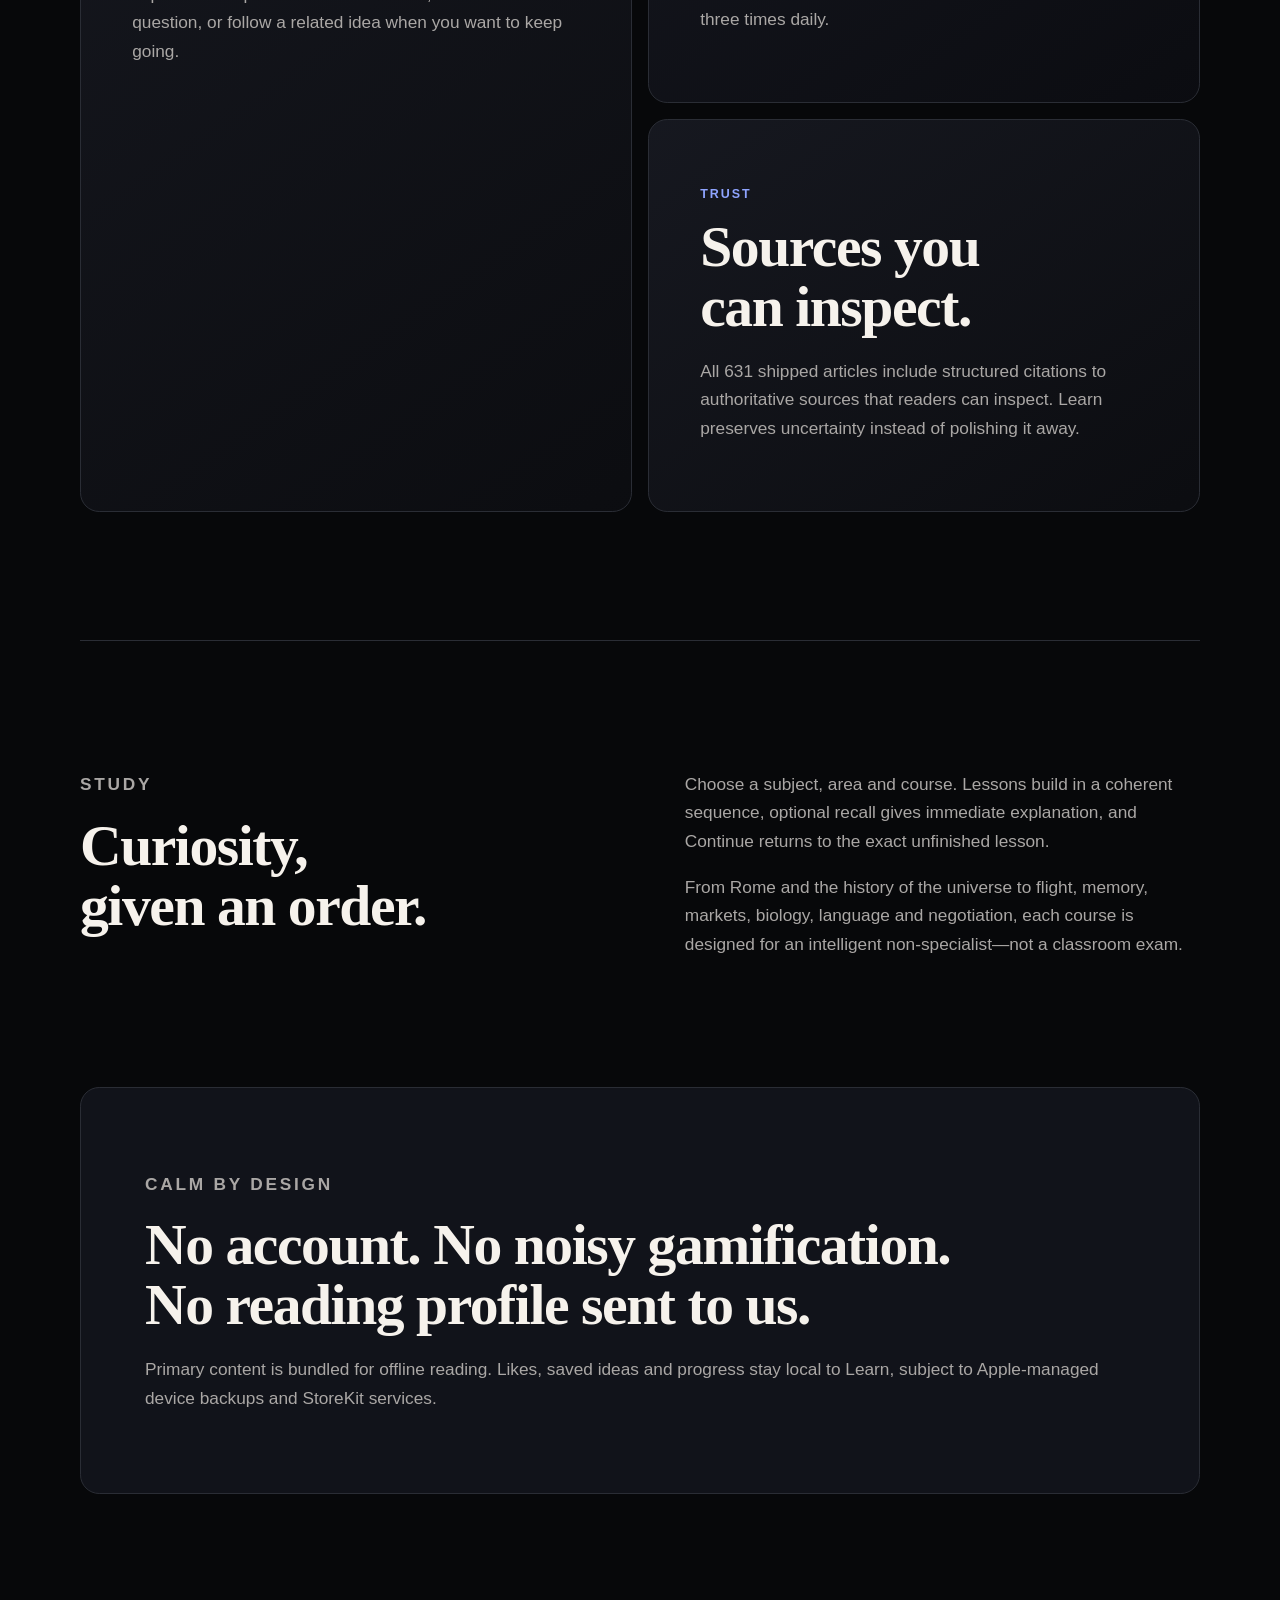
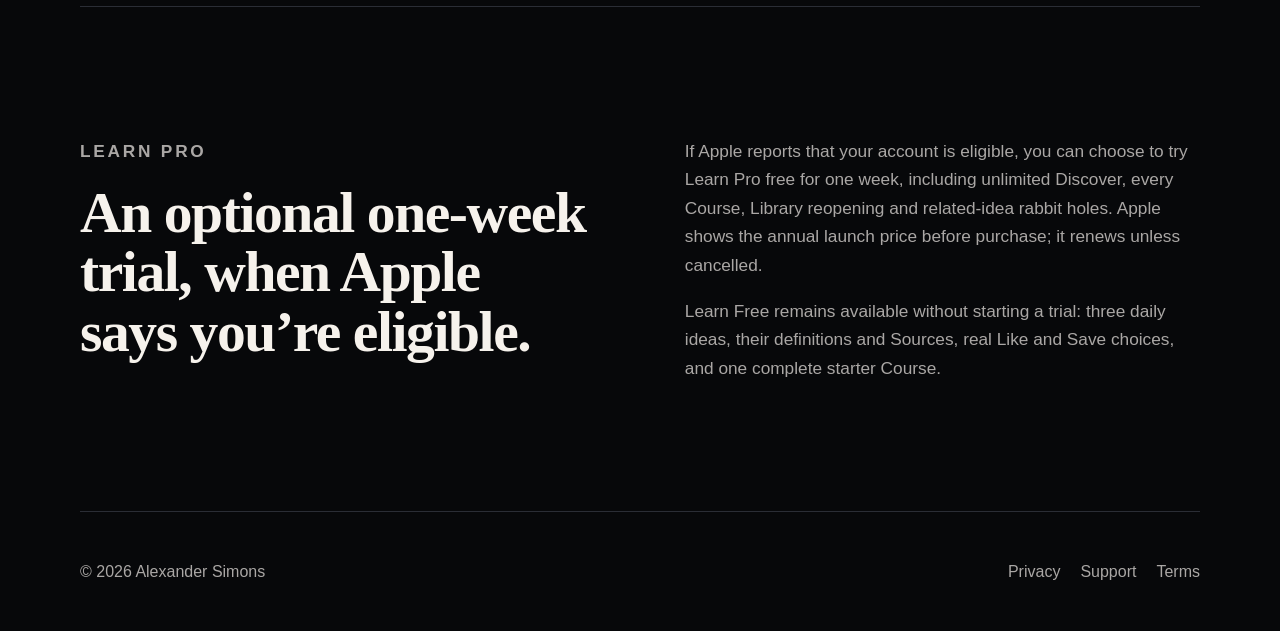
==== commit 0956bca2: "Correct current lesson count" ====
--- a/index.html
+++ b/index.html
@@ -35,7 +35,7 @@
     <section class="numbers" aria-label="Launch catalogue">
       <div><strong>725</strong><span>Discover ideas</span></div>
       <div><strong>51</strong><span>structured courses</span></div>
-      <div><strong>211</strong><span>lessons</span></div>
+      <div><strong>477</strong><span>lessons</span></div>
       <div><strong>0</strong><span>adverts or trackers</span></div>
     </section>
 
